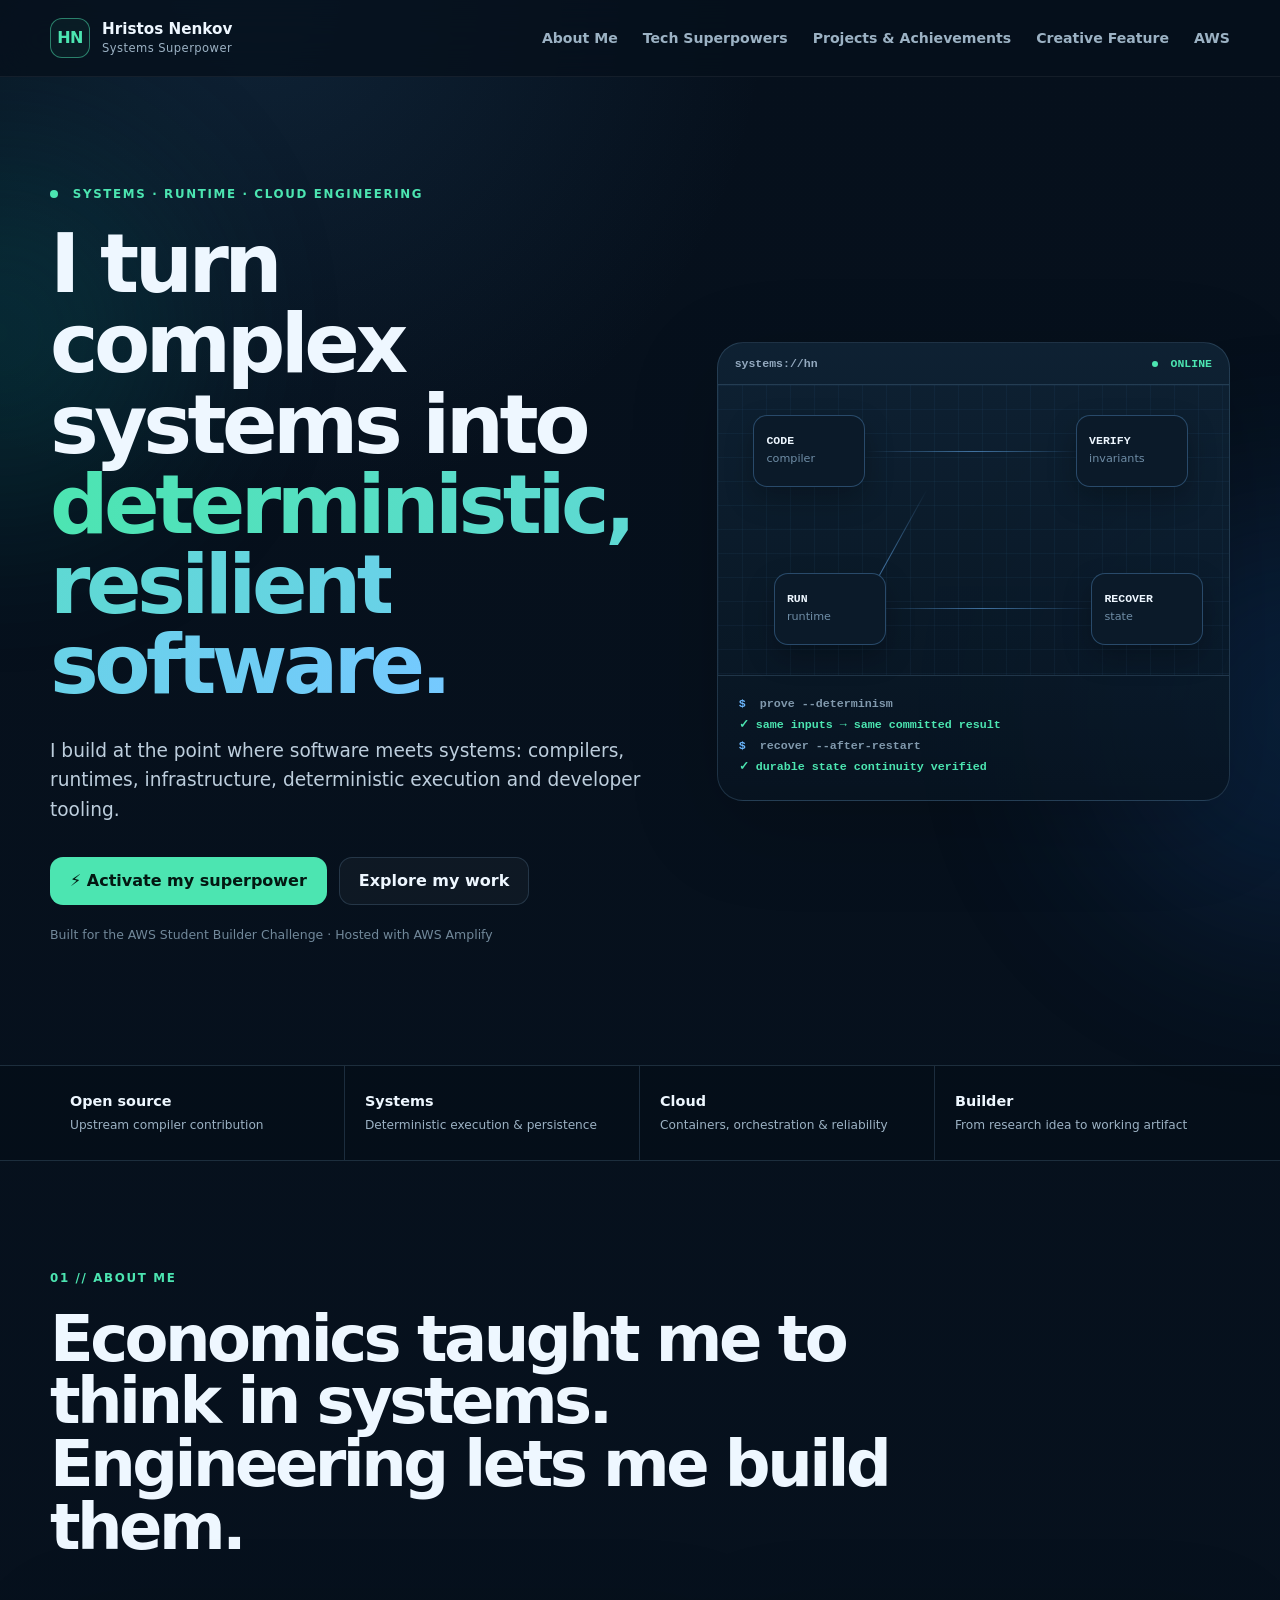
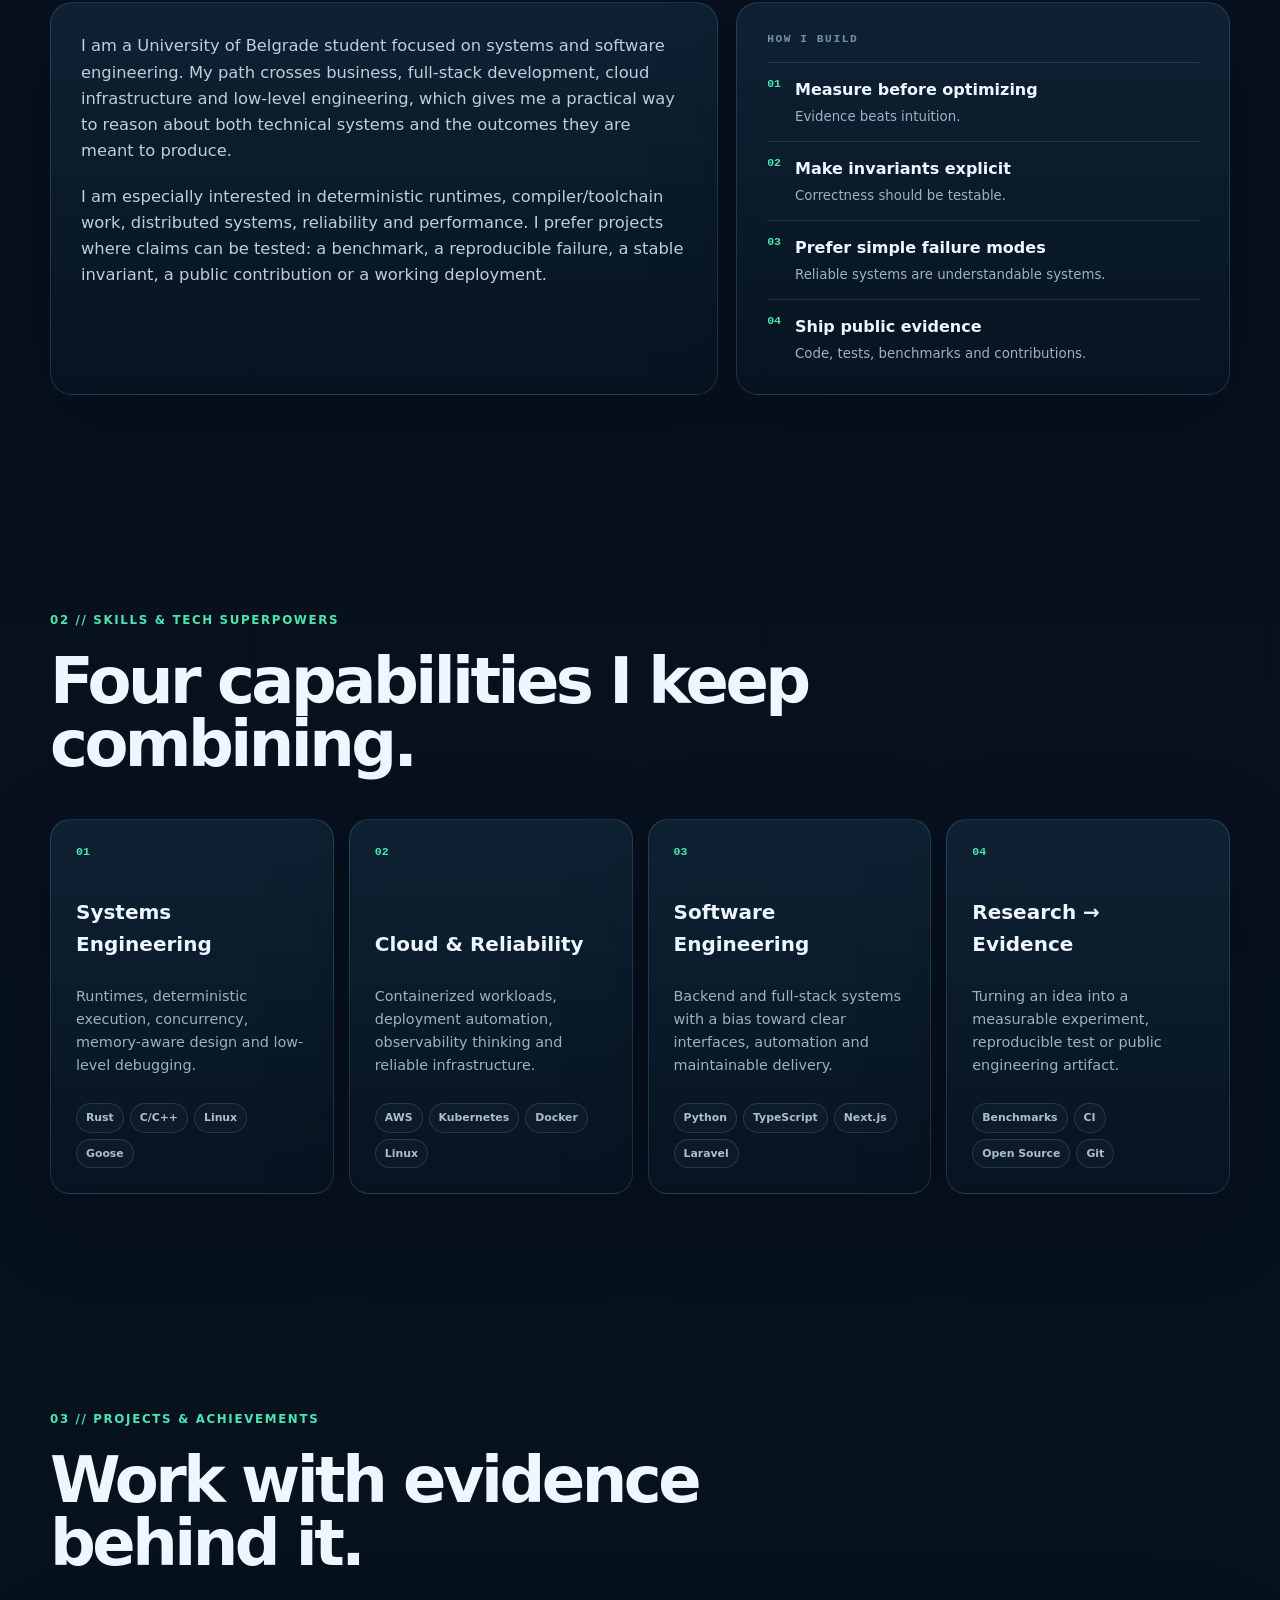
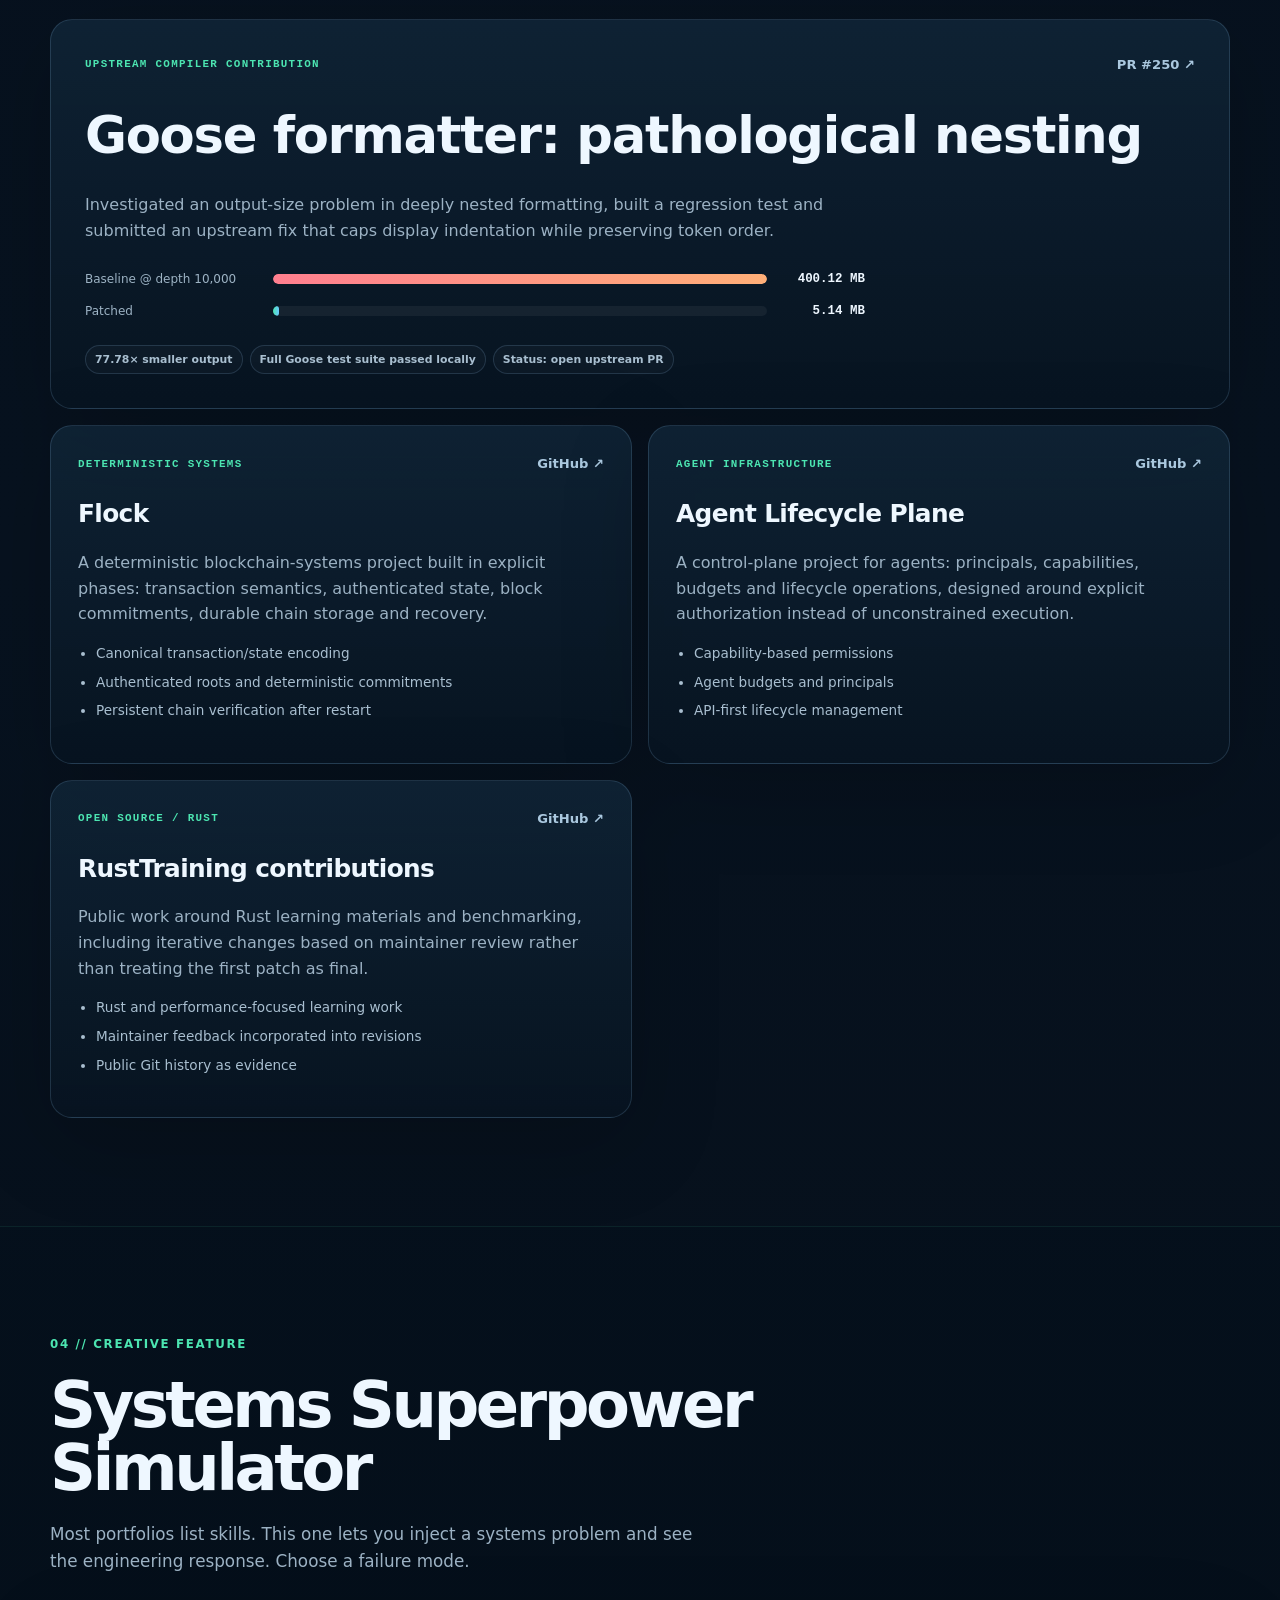
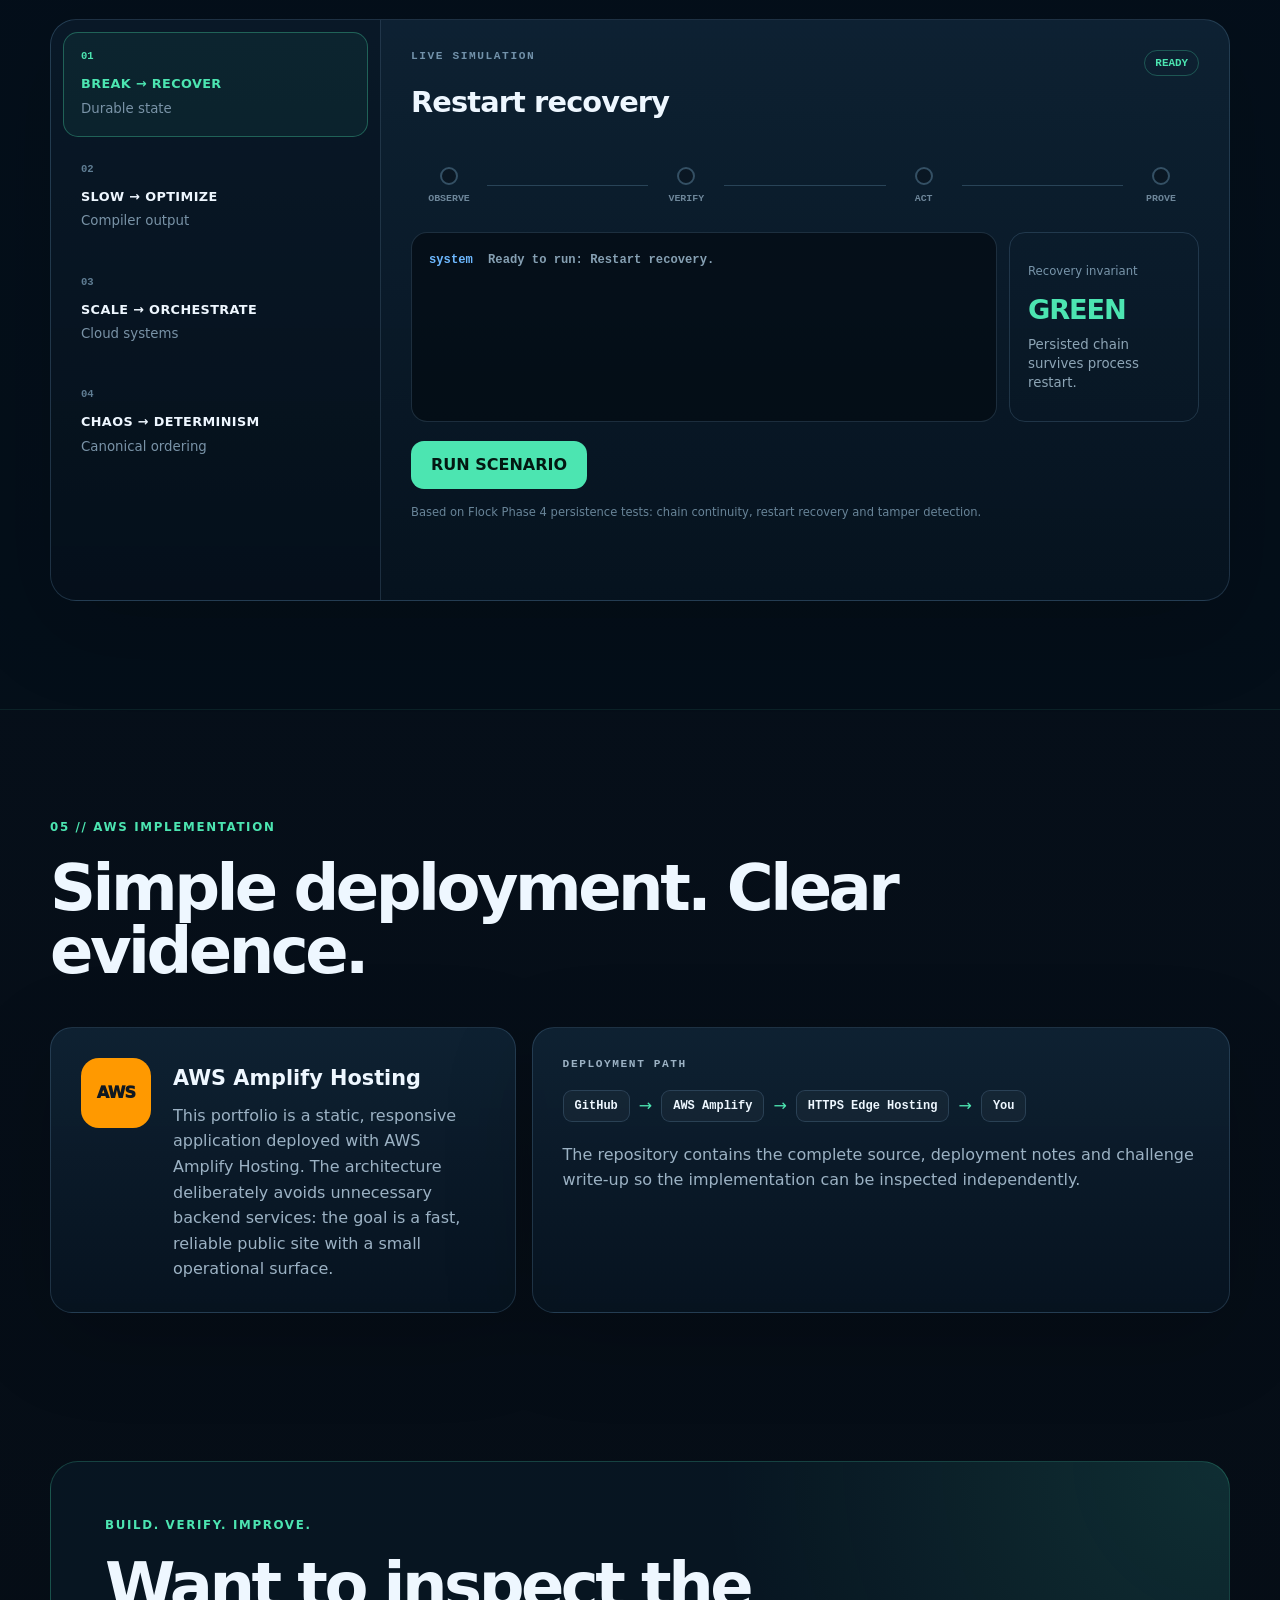
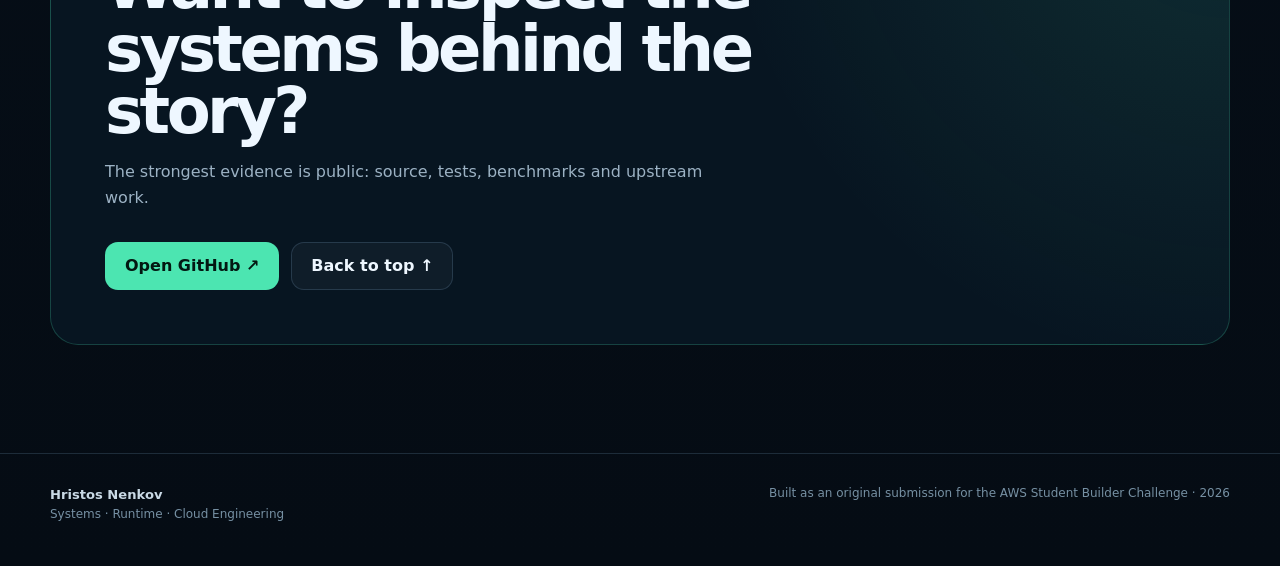
==== index.html @ c06d7c5f "Launch Systems Superpower portfolio" ====
<!doctype html>
<html lang="en">
<head>
  <meta charset="utf-8">
  <meta name="viewport" content="width=device-width,initial-scale=1">
  <meta name="theme-color" content="#07111f">
  <meta name="description" content="Hristos Nenkov — systems, runtime, cloud and software engineering portfolio. Built for the AWS Student Builder Challenge.">
  <meta property="og:title" content="Hristos Nenkov // Systems Superpower">
  <meta property="og:description" content="I turn complex systems into deterministic, resilient software.">
  <meta property="og:type" content="website">
  <title>Hristos Nenkov // Systems Superpower</title>
  <link rel="icon" href="favicon.svg" type="image/svg+xml">
  <link rel="manifest" href="manifest.webmanifest">
  <link rel="stylesheet" href="styles.css">
  <script src="script.js" defer></script>
</head>
<body>
  <a class="skip-link" href="#main">Skip to content</a>

  <div class="ambient ambient-a" aria-hidden="true"></div>
  <div class="ambient ambient-b" aria-hidden="true"></div>

  <header class="site-header" id="top">
    <nav class="nav shell" aria-label="Primary navigation">
      <a class="brand" href="#top" aria-label="Hristos Nenkov home">
        <span class="brand-mark" aria-hidden="true">HN</span>
        <span class="brand-copy">
          <strong>Hristos Nenkov</strong>
          <small>Systems Superpower</small>
        </span>
      </a>
      <button class="nav-toggle" type="button" aria-expanded="false" aria-controls="nav-links">
        <span class="sr-only">Toggle navigation</span>
        <span></span><span></span><span></span>
      </button>
      <div class="nav-links" id="nav-links">
        <a href="#about">About Me</a>
        <a href="#superpowers">Tech Superpowers</a>
        <a href="#projects">Projects & Achievements</a>
        <a href="#reactor">Creative Feature</a>
        <a href="#aws">AWS</a>
      </div>
    </nav>
  </header>

  <main id="main">
    <section class="hero shell section">
      <div class="hero-copy reveal">
        <p class="eyebrow"><span class="pulse-dot"></span> Systems · Runtime · Cloud Engineering</p>
        <h1>I turn complex systems into <span>deterministic, resilient software.</span></h1>
        <p class="hero-lead">
          I build at the point where software meets systems: compilers, runtimes,
          infrastructure, deterministic execution and developer tooling.
        </p>
        <div class="hero-actions">
          <a class="button primary" href="#reactor">⚡ Activate my superpower</a>
          <a class="button secondary" href="#projects">Explore my work</a>
        </div>
        <p class="microcopy">Built for the AWS Student Builder Challenge · Hosted with AWS Amplify</p>
      </div>

      <div class="hero-system reveal" aria-label="Animated systems overview">
        <div class="system-card">
          <div class="system-topline">
            <span>systems://hn</span>
            <span class="status"><i></i> ONLINE</span>
          </div>
          <div class="system-grid" aria-hidden="true">
            <div class="node n1"><b>CODE</b><span>compiler</span></div>
            <div class="wire w1"></div>
            <div class="node n2"><b>VERIFY</b><span>invariants</span></div>
            <div class="wire w2"></div>
            <div class="node n3"><b>RUN</b><span>runtime</span></div>
            <div class="wire w3"></div>
            <div class="node n4"><b>RECOVER</b><span>state</span></div>
          </div>
          <div class="terminal-lines" aria-hidden="true">
            <p><span>$</span> prove --determinism</p>
            <p class="ok">✓ same inputs → same committed result</p>
            <p><span>$</span> recover --after-restart</p>
            <p class="ok">✓ durable state continuity verified</p>
          </div>
        </div>
      </div>
    </section>

    <section class="signal-strip" aria-label="Portfolio highlights">
      <div class="shell signals">
        <article><strong>Open source</strong><span>Upstream compiler contribution</span></article>
        <article><strong>Systems</strong><span>Deterministic execution & persistence</span></article>
        <article><strong>Cloud</strong><span>Containers, orchestration & reliability</span></article>
        <article><strong>Builder</strong><span>From research idea to working artifact</span></article>
      </div>
    </section>

    <section class="section shell" id="about">
      <div class="section-heading reveal">
        <p class="eyebrow">01 // About Me</p>
        <h2>Economics taught me to think in systems. Engineering lets me build them.</h2>
      </div>
      <div class="about-grid">
        <div class="about-copy card reveal">
          <p>
            I am a University of Belgrade student focused on systems and software engineering.
            My path crosses business, full-stack development, cloud infrastructure and low-level
            engineering, which gives me a practical way to reason about both technical systems
            and the outcomes they are meant to produce.
          </p>
          <p>
            I am especially interested in deterministic runtimes, compiler/toolchain work,
            distributed systems, reliability and performance. I prefer projects where claims
            can be tested: a benchmark, a reproducible failure, a stable invariant, a public
            contribution or a working deployment.
          </p>
        </div>

        <aside class="principles card reveal" aria-label="Engineering principles">
          <p class="card-label">HOW I BUILD</p>
          <ul>
            <li><span>01</span><div><strong>Measure before optimizing</strong><small>Evidence beats intuition.</small></div></li>
            <li><span>02</span><div><strong>Make invariants explicit</strong><small>Correctness should be testable.</small></div></li>
            <li><span>03</span><div><strong>Prefer simple failure modes</strong><small>Reliable systems are understandable systems.</small></div></li>
            <li><span>04</span><div><strong>Ship public evidence</strong><small>Code, tests, benchmarks and contributions.</small></div></li>
          </ul>
        </aside>
      </div>
    </section>

    <section class="section shell" id="superpowers">
      <div class="section-heading reveal">
        <p class="eyebrow">02 // Skills & Tech Superpowers</p>
        <h2>Four capabilities I keep combining.</h2>
      </div>

      <div class="power-grid">
        <article class="power-card reveal">
          <div class="power-icon">01</div>
          <h3>Systems Engineering</h3>
          <p>Runtimes, deterministic execution, concurrency, memory-aware design and low-level debugging.</p>
          <div class="tags"><span>Rust</span><span>C/C++</span><span>Linux</span><span>Goose</span></div>
        </article>
        <article class="power-card reveal">
          <div class="power-icon">02</div>
          <h3>Cloud & Reliability</h3>
          <p>Containerized workloads, deployment automation, observability thinking and reliable infrastructure.</p>
          <div class="tags"><span>AWS</span><span>Kubernetes</span><span>Docker</span><span>Linux</span></div>
        </article>
        <article class="power-card reveal">
          <div class="power-icon">03</div>
          <h3>Software Engineering</h3>
          <p>Backend and full-stack systems with a bias toward clear interfaces, automation and maintainable delivery.</p>
          <div class="tags"><span>Python</span><span>TypeScript</span><span>Next.js</span><span>Laravel</span></div>
        </article>
        <article class="power-card reveal">
          <div class="power-icon">04</div>
          <h3>Research → Evidence</h3>
          <p>Turning an idea into a measurable experiment, reproducible test or public engineering artifact.</p>
          <div class="tags"><span>Benchmarks</span><span>CI</span><span>Open Source</span><span>Git</span></div>
        </article>
      </div>
    </section>

    <section class="section shell" id="projects">
      <div class="section-heading reveal">
        <p class="eyebrow">03 // Projects & Achievements</p>
        <h2>Work with evidence behind it.</h2>
      </div>

      <div class="projects-grid">
        <article class="project featured reveal">
          <div class="project-top">
            <span class="project-type">UPSTREAM COMPILER CONTRIBUTION</span>
            <a href="https://github.com/aardappel/goose/pull/250" target="_blank" rel="noreferrer">PR #250 ↗</a>
          </div>
          <h3>Goose formatter: pathological nesting</h3>
          <p>
            Investigated an output-size problem in deeply nested formatting, built a regression
            test and submitted an upstream fix that caps display indentation while preserving token order.
          </p>
          <div class="benchmark" aria-label="10,000 nesting depth benchmark">
            <div>
              <span>Baseline @ depth 10,000</span>
              <div class="bar-track"><i class="bar baseline" style="--w:100%"></i></div>
              <strong>400.12 MB</strong>
            </div>
            <div>
              <span>Patched</span>
              <div class="bar-track"><i class="bar patched" style="--w:1.29%"></i></div>
              <strong>5.14 MB</strong>
            </div>
          </div>
          <div class="project-proof">
            <span>77.78× smaller output</span>
            <span>Full Goose test suite passed locally</span>
            <span>Status: open upstream PR</span>
          </div>
        </article>

        <article class="project reveal">
          <div class="project-top">
            <span class="project-type">DETERMINISTIC SYSTEMS</span>
            <a href="https://github.com/ChrisX101010/flock" target="_blank" rel="noreferrer">GitHub ↗</a>
          </div>
          <h3>Flock</h3>
          <p>
            A deterministic blockchain-systems project built in explicit phases: transaction semantics,
            authenticated state, block commitments, durable chain storage and recovery.
          </p>
          <ul class="project-list">
            <li>Canonical transaction/state encoding</li>
            <li>Authenticated roots and deterministic commitments</li>
            <li>Persistent chain verification after restart</li>
          </ul>
        </article>

        <article class="project reveal">
          <div class="project-top">
            <span class="project-type">AGENT INFRASTRUCTURE</span>
            <a href="https://github.com/ChrisX101010/agent-lifecycle-plane" target="_blank" rel="noreferrer">GitHub ↗</a>
          </div>
          <h3>Agent Lifecycle Plane</h3>
          <p>
            A control-plane project for agents: principals, capabilities, budgets and lifecycle operations,
            designed around explicit authorization instead of unconstrained execution.
          </p>
          <ul class="project-list">
            <li>Capability-based permissions</li>
            <li>Agent budgets and principals</li>
            <li>API-first lifecycle management</li>
          </ul>
        </article>

        <article class="project reveal">
          <div class="project-top">
            <span class="project-type">OPEN SOURCE / RUST</span>
            <a href="https://github.com/ChrisX101010/RustTraining" target="_blank" rel="noreferrer">GitHub ↗</a>
          </div>
          <h3>RustTraining contributions</h3>
          <p>
            Public work around Rust learning materials and benchmarking, including iterative changes based
            on maintainer review rather than treating the first patch as final.
          </p>
          <ul class="project-list">
            <li>Rust and performance-focused learning work</li>
            <li>Maintainer feedback incorporated into revisions</li>
            <li>Public Git history as evidence</li>
          </ul>
        </article>
      </div>
    </section>

    <section class="section reactor-section" id="reactor">
      <div class="shell">
        <div class="section-heading reveal">
          <p class="eyebrow">04 // Creative Feature</p>
          <h2>Systems Superpower Simulator</h2>
          <p class="section-intro">
            Most portfolios list skills. This one lets you inject a systems problem and see
            the engineering response. Choose a failure mode.
          </p>
        </div>

        <div class="reactor reveal">
          <div class="reactor-controls" role="group" aria-label="Choose a systems scenario">
            <button class="scenario active" data-scenario="recover" type="button">
              <span>01</span><strong>BREAK → RECOVER</strong><small>Durable state</small>
            </button>
            <button class="scenario" data-scenario="optimize" type="button">
              <span>02</span><strong>SLOW → OPTIMIZE</strong><small>Compiler output</small>
            </button>
            <button class="scenario" data-scenario="scale" type="button">
              <span>03</span><strong>SCALE → ORCHESTRATE</strong><small>Cloud systems</small>
            </button>
            <button class="scenario" data-scenario="determinism" type="button">
              <span>04</span><strong>CHAOS → DETERMINISM</strong><small>Canonical ordering</small>
            </button>
          </div>

          <div class="reactor-display">
            <div class="reactor-header">
              <div>
                <p class="card-label">LIVE SIMULATION</p>
                <h3 id="sim-title">Restart recovery</h3>
              </div>
              <span id="sim-status" class="sim-status">READY</span>
            </div>

            <div class="pipeline" id="pipeline" aria-live="polite">
              <div class="pipe-node" data-stage="0"><i></i><span>OBSERVE</span></div>
              <div class="pipe-line"></div>
              <div class="pipe-node" data-stage="1"><i></i><span>VERIFY</span></div>
              <div class="pipe-line"></div>
              <div class="pipe-node" data-stage="2"><i></i><span>ACT</span></div>
              <div class="pipe-line"></div>
              <div class="pipe-node" data-stage="3"><i></i><span>PROVE</span></div>
            </div>

            <div class="sim-panel">
              <div class="sim-console" id="sim-console" aria-live="polite">
                <p><span>system</span> Choose a scenario and run the simulation.</p>
              </div>
              <div class="sim-metric">
                <span id="metric-label">Recovery invariant</span>
                <strong id="metric-value">GREEN</strong>
                <small id="metric-detail">Persisted chain survives process restart.</small>
              </div>
            </div>

            <div class="determinism-demo" id="determinism-demo" hidden>
              <div class="candidate-row">
                <span>Arrival order</span>
                <div id="arrival-order" class="chips"></div>
              </div>
              <div class="candidate-row">
                <span>Canonical order</span>
                <div id="canonical-order" class="chips"></div>
              </div>
              <div class="hash-row">
                <span>Demo commitment</span>
                <code id="demo-hash">—</code>
              </div>
            </div>

            <button class="button primary run-button" id="run-simulation" type="button">RUN SCENARIO</button>
            <p class="sim-note" id="sim-note">
              This simulator explains engineering ideas from my real projects; it is not a production control plane.
            </p>
          </div>
        </div>
      </div>
    </section>

    <section class="section shell" id="aws">
      <div class="section-heading reveal">
        <p class="eyebrow">05 // AWS Implementation</p>
        <h2>Simple deployment. Clear evidence.</h2>
      </div>
      <div class="aws-grid">
        <article class="card aws-card reveal">
          <div class="aws-mark" aria-hidden="true">AWS</div>
          <div>
            <h3>AWS Amplify Hosting</h3>
            <p>
              This portfolio is a static, responsive application deployed with AWS Amplify Hosting.
              The architecture deliberately avoids unnecessary backend services: the goal is a fast,
              reliable public site with a small operational surface.
            </p>
          </div>
        </article>
        <article class="card architecture reveal">
          <p class="card-label">DEPLOYMENT PATH</p>
          <div class="arch-flow">
            <span>GitHub</span><i>→</i><span>AWS Amplify</span><i>→</i><span>HTTPS Edge Hosting</span><i>→</i><span>You</span>
          </div>
          <p>
            The repository contains the complete source, deployment notes and challenge write-up
            so the implementation can be inspected independently.
          </p>
        </article>
      </div>
    </section>

    <section class="section shell final-cta">
      <div class="cta-card reveal">
        <p class="eyebrow">BUILD. VERIFY. IMPROVE.</p>
        <h2>Want to inspect the systems behind the story?</h2>
        <p>The strongest evidence is public: source, tests, benchmarks and upstream work.</p>
        <div class="hero-actions">
          <a class="button primary" href="https://github.com/ChrisX101010" target="_blank" rel="noreferrer">Open GitHub ↗</a>
          <a class="button secondary" href="#top">Back to top ↑</a>
        </div>
      </div>
    </section>
  </main>

  <footer>
    <div class="shell footer-inner">
      <div>
        <strong>Hristos Nenkov</strong>
        <span>Systems · Runtime · Cloud Engineering</span>
      </div>
      <p>Built as an original submission for the AWS Student Builder Challenge · 2026</p>
    </div>
  </footer>
</body>
</html>
---- styles.css ----
:root {
  --bg: #06101c;
  --bg-2: #091827;
  --panel: rgba(13, 31, 48, .72);
  --panel-solid: #0d1f30;
  --line: rgba(156, 210, 255, .16);
  --text: #eef7ff;
  --muted: #9cb2c4;
  --accent: #4ce5b1;
  --accent-2: #6db8ff;
  --warn: #ffd76d;
  --danger: #ff7f8f;
  --max: 1180px;
  --radius: 22px;
}

* { box-sizing: border-box; }
html { scroll-behavior: smooth; }
body {
  margin: 0;
  color: var(--text);
  background:
    radial-gradient(circle at 20% 0%, rgba(54, 119, 171, .18), transparent 32rem),
    linear-gradient(180deg, #06101c 0%, #07121f 54%, #050c14 100%);
  font-family: Inter, ui-sans-serif, system-ui, -apple-system, BlinkMacSystemFont, "Segoe UI", sans-serif;
  line-height: 1.6;
  min-height: 100vh;
  overflow-x: hidden;
}
a { color: inherit; }
button, a { -webkit-tap-highlight-color: transparent; }
button { font: inherit; }
::selection { background: rgba(76, 229, 177, .28); }

.skip-link {
  position: fixed; top: 8px; left: 8px; z-index: 999;
  transform: translateY(-140%); padding: 10px 14px;
  background: white; color: #001018; border-radius: 8px;
}
.skip-link:focus { transform: translateY(0); }

.sr-only {
  position: absolute; width: 1px; height: 1px; padding: 0; margin: -1px;
  overflow: hidden; clip: rect(0,0,0,0); white-space: nowrap; border: 0;
}

.shell { width: min(calc(100% - 40px), var(--max)); margin-inline: auto; }
.section { padding: 108px 0; position: relative; }

.ambient {
  position: fixed; z-index: -1; border-radius: 999px; filter: blur(90px);
  pointer-events: none; opacity: .23;
}
.ambient-a { width: 360px; height: 360px; background: #087b7a; top: 17%; left: -180px; }
.ambient-b { width: 440px; height: 440px; background: #164c91; top: 55%; right: -240px; }

.site-header {
  position: sticky; top: 0; z-index: 50;
  border-bottom: 1px solid rgba(255,255,255,.06);
  background: rgba(6, 16, 28, .78);
  backdrop-filter: blur(18px);
}
.nav { height: 76px; display: flex; align-items: center; justify-content: space-between; }
.brand { display: flex; align-items: center; gap: 12px; text-decoration: none; }
.brand-mark {
  display: grid; place-items: center; width: 40px; height: 40px;
  border: 1px solid rgba(76, 229, 177, .5); border-radius: 12px;
  color: var(--accent); font-weight: 900; letter-spacing: -.04em;
  background: rgba(76,229,177,.05);
}
.brand-copy { display: flex; flex-direction: column; line-height: 1.2; }
.brand-copy strong { font-size: .95rem; }
.brand-copy small { color: var(--muted); font-size: .72rem; margin-top: 3px; letter-spacing: .04em; }
.nav-links { display: flex; align-items: center; gap: 25px; }
.nav-links a { text-decoration: none; color: var(--muted); font-size: .88rem; font-weight: 650; }
.nav-links a:hover, .nav-links a:focus-visible { color: var(--text); }
.nav-toggle { display: none; background: none; border: 0; padding: 8px; }
.nav-toggle span:not(.sr-only) { display: block; width: 24px; height: 2px; background: var(--text); margin: 5px; }

.hero {
  min-height: 710px; display: grid; grid-template-columns: 1.08fr .92fr;
  gap: 64px; align-items: center;
}
.eyebrow {
  color: var(--accent); font-weight: 800; letter-spacing: .14em; text-transform: uppercase;
  font-size: .74rem; margin: 0 0 20px;
}
.pulse-dot {
  width: 8px; height: 8px; display: inline-block; border-radius: 50%;
  background: var(--accent); margin-right: 9px; box-shadow: 0 0 0 0 rgba(76,229,177,.55);
  animation: pulse 2s infinite;
}
@keyframes pulse { 70% { box-shadow: 0 0 0 10px rgba(76,229,177,0); } 100% { box-shadow: 0 0 0 0 rgba(76,229,177,0); } }

.hero h1, .section-heading h2, .cta-card h2 {
  margin: 0; letter-spacing: -.055em; line-height: .98;
}
.hero h1 { font-size: clamp(3.2rem, 6.4vw, 6.4rem); max-width: 850px; }
.hero h1 span {
  color: transparent; background: linear-gradient(100deg, var(--accent), #75c9ff);
  background-clip: text; -webkit-background-clip: text;
}
.hero-lead { max-width: 650px; color: #bdcedd; font-size: 1.16rem; margin: 30px 0 0; }
.hero-actions { display: flex; flex-wrap: wrap; gap: 12px; margin-top: 32px; }
.button {
  display: inline-flex; align-items: center; justify-content: center; min-height: 48px;
  padding: 0 19px; border-radius: 13px; font-weight: 800; text-decoration: none;
  border: 1px solid transparent; cursor: pointer; transition: transform .18s ease, border-color .18s ease, background .18s ease;
}
.button:hover { transform: translateY(-2px); }
.button.primary { background: var(--accent); color: #031812; }
.button.secondary { border-color: var(--line); background: rgba(255,255,255,.035); color: var(--text); }
.microcopy { color: #71889a; font-size: .78rem; margin-top: 20px; }

.system-card, .card, .power-card, .project, .reactor {
  border: 1px solid var(--line); background: linear-gradient(180deg, rgba(17,39,58,.77), rgba(7,20,33,.83));
  box-shadow: 0 24px 90px rgba(0,0,0,.18);
}
.system-card { border-radius: 26px; overflow: hidden; }
.system-topline {
  padding: 14px 17px; display: flex; justify-content: space-between; border-bottom: 1px solid var(--line);
  font: 700 .72rem ui-monospace, SFMono-Regular, Menlo, monospace; color: #94aac0;
}
.status { color: var(--accent); }
.status i { display: inline-block; width: 6px; height: 6px; border-radius: 50%; background: var(--accent); margin-right: 6px; }

.system-grid {
  height: 290px; position: relative; padding: 30px;
  background-image: linear-gradient(rgba(80,160,220,.055) 1px, transparent 1px), linear-gradient(90deg, rgba(80,160,220,.055) 1px, transparent 1px);
  background-size: 24px 24px;
}
.node {
  position: absolute; width: 112px; height: 72px; display: flex; flex-direction: column; justify-content: center;
  border: 1px solid rgba(109,184,255,.3); border-radius: 14px; padding: 12px;
  background: #0b1a29; z-index: 2; box-shadow: 0 12px 28px rgba(0,0,0,.25);
}
.node b { color: var(--text); font: 800 .72rem ui-monospace, monospace; }
.node span { color: #6f8da6; font-size: .7rem; margin-top: 3px; }
.n1 { left: 7%; top: 30px; } .n2 { right: 8%; top: 30px; } .n3 { left: 11%; bottom: 30px; } .n4 { right: 5%; bottom: 30px; }
.wire { position: absolute; height: 1px; background: linear-gradient(90deg, transparent, var(--accent-2), transparent); opacity: .55; transform-origin: left; }
.w1 { left: 29%; top: 66px; width: 42%; }
.w2 { right: 24%; top: 104px; width: 35%; transform: rotate(119deg); }
.w3 { left: 30%; bottom: 66px; width: 44%; }
.terminal-lines { border-top: 1px solid var(--line); padding: 18px 21px 22px; font: 600 .73rem/1.8 ui-monospace, monospace; color: #8199ad; }
.terminal-lines p { margin: 0; }
.terminal-lines span { color: var(--accent-2); margin-right: 7px; }
.terminal-lines .ok { color: var(--accent); }

.signal-strip { border-block: 1px solid var(--line); background: rgba(4,13,23,.55); }
.signals { display: grid; grid-template-columns: repeat(4, 1fr); }
.signals article { padding: 24px 20px; border-right: 1px solid var(--line); }
.signals article:last-child { border-right: 0; }
.signals strong, .signals span { display: block; }
.signals strong { font-size: .9rem; }
.signals span { color: var(--muted); font-size: .76rem; margin-top: 3px; }

.section-heading { max-width: 850px; margin-bottom: 44px; }
.section-heading h2 { font-size: clamp(2.6rem, 5vw, 5rem); }
.section-intro { color: var(--muted); max-width: 660px; margin: 22px 0 0; font-size: 1.05rem; }

.about-grid { display: grid; grid-template-columns: 1.15fr .85fr; gap: 18px; }
.card { border-radius: var(--radius); padding: 30px; }
.about-copy p { color: #bdcedd; font-size: 1.02rem; margin: 0; }
.about-copy p + p { margin-top: 20px; }
.card-label { color: #7292aa; font: 800 .7rem ui-monospace, monospace; letter-spacing: .14em; margin: 0 0 17px; }
.principles ul { list-style: none; padding: 0; margin: 0; display: grid; gap: 14px; }
.principles li { display: flex; gap: 14px; padding-top: 14px; border-top: 1px solid var(--line); }
.principles li > span { color: var(--accent); font: 800 .72rem ui-monospace, monospace; }
.principles strong, .principles small { display: block; }
.principles small { color: var(--muted); margin-top: 3px; }

.power-grid { display: grid; grid-template-columns: repeat(4, 1fr); gap: 15px; }
.power-card { border-radius: 20px; padding: 25px; min-height: 315px; display: flex; flex-direction: column; }
.power-icon { color: var(--accent); font: 800 .72rem ui-monospace, monospace; margin-bottom: auto; }
.power-card h3 { font-size: 1.25rem; margin: 38px 0 10px; }
.power-card p { color: var(--muted); font-size: .9rem; }
.tags { display: flex; gap: 6px; flex-wrap: wrap; margin-top: 12px; }
.tags span, .project-proof span {
  border: 1px solid var(--line); background: rgba(255,255,255,.025);
  border-radius: 999px; color: #a9bfd0; padding: 5px 9px; font-size: .68rem; font-weight: 700;
}

.projects-grid { display: grid; grid-template-columns: 1fr 1fr; gap: 16px; }
.project { border-radius: var(--radius); padding: 27px; }
.project.featured { grid-column: 1 / -1; padding: 34px; }
.project-top { display: flex; justify-content: space-between; align-items: center; gap: 16px; }
.project-type { color: var(--accent); font: 800 .68rem ui-monospace, monospace; letter-spacing: .12em; }
.project-top a { color: #aac8df; text-decoration: none; font-size: .82rem; font-weight: 800; }
.project h3 { font-size: 1.55rem; margin: 20px 0 10px; letter-spacing: -.025em; }
.project.featured h3 { font-size: clamp(2rem, 4vw, 3.6rem); }
.project > p { color: var(--muted); max-width: 750px; }
.project-list { color: #a9bfd0; padding-left: 18px; font-size: .85rem; }
.project-list li { margin: 7px 0; }

.benchmark { margin-top: 26px; display: grid; gap: 13px; max-width: 780px; }
.benchmark > div { display: grid; grid-template-columns: 175px 1fr 85px; gap: 13px; align-items: center; }
.benchmark span { font-size: .75rem; color: #9db3c4; }
.benchmark strong { font: 800 .78rem ui-monospace, monospace; text-align: right; }
.bar-track { height: 10px; border-radius: 999px; background: rgba(255,255,255,.05); overflow: hidden; }
.bar { display: block; width: max(var(--w), 5px); height: 100%; border-radius: inherit; }
.bar.baseline { background: linear-gradient(90deg, #ff7f8f, #ffaf78); }
.bar.patched { background: linear-gradient(90deg, var(--accent), #69c9ff); }
.project-proof { display: flex; flex-wrap: wrap; gap: 7px; margin-top: 24px; }

.reactor-section { border-block: 1px solid rgba(76,229,177,.09); background: rgba(5,16,27,.38); }
.reactor { border-radius: 26px; display: grid; grid-template-columns: 330px 1fr; overflow: hidden; }
.reactor-controls { border-right: 1px solid var(--line); padding: 12px; display: grid; gap: 8px; align-content: start; background: rgba(3,12,21,.38); }
.scenario {
  text-align: left; border: 1px solid transparent; background: transparent; color: var(--text);
  border-radius: 15px; padding: 17px; cursor: pointer; transition: background .18s ease, border-color .18s ease;
}
.scenario span, .scenario strong, .scenario small { display: block; }
.scenario span { color: #5f7d93; font: 800 .66rem ui-monospace, monospace; margin-bottom: 12px; }
.scenario strong { font-size: .8rem; letter-spacing: .03em; }
.scenario small { color: #7993a7; margin-top: 3px; }
.scenario:hover, .scenario:focus-visible { background: rgba(255,255,255,.035); }
.scenario.active { border-color: rgba(76,229,177,.32); background: rgba(76,229,177,.06); }
.scenario.active span, .scenario.active strong { color: var(--accent); }

.reactor-display { min-height: 580px; padding: 30px; }
.reactor-header { display: flex; justify-content: space-between; align-items: flex-start; }
.reactor-header h3 { margin: 0; font-size: 1.8rem; letter-spacing: -.03em; }
.sim-status { padding: 6px 10px; border-radius: 999px; font: 800 .68rem ui-monospace, monospace; color: var(--accent); border: 1px solid rgba(76,229,177,.28); }
.pipeline { display: flex; align-items: center; margin: 42px 0 28px; }
.pipe-node { display: grid; place-items: center; gap: 8px; min-width: 76px; color: #6e879a; font: 800 .62rem ui-monospace, monospace; }
.pipe-node i { display: block; width: 18px; height: 18px; border-radius: 50%; border: 2px solid #345064; background: #0a1723; transition: .25s; }
.pipe-node.live { color: var(--accent); }
.pipe-node.live i { border-color: var(--accent); background: var(--accent); box-shadow: 0 0 0 6px rgba(76,229,177,.1); }
.pipe-line { height: 1px; flex: 1; min-width: 12px; background: #294458; }

.sim-panel { display: grid; grid-template-columns: 1fr 190px; gap: 12px; }
.sim-console { min-height: 190px; border: 1px solid var(--line); background: rgba(2,9,15,.58); border-radius: 16px; padding: 17px; font: 600 .76rem/1.75 ui-monospace, monospace; color: #86a0b3; overflow: auto; }
.sim-console p { margin: 0; }
.sim-console span { color: var(--accent-2); margin-right: 8px; }
.sim-console .good { color: var(--accent); }
.sim-console .warn { color: var(--warn); }
.sim-console .bad { color: var(--danger); }
.sim-metric { border: 1px solid var(--line); border-radius: 16px; padding: 18px; display: flex; flex-direction: column; justify-content: center; }
.sim-metric span { color: #7895aa; font-size: .73rem; }
.sim-metric strong { font-size: 1.7rem; color: var(--accent); margin: 7px 0 5px; letter-spacing: -.04em; }
.sim-metric small { color: #8da5b6; line-height: 1.4; }

.determinism-demo { border: 1px solid var(--line); border-radius: 16px; margin-top: 12px; padding: 15px; }
.candidate-row { display: grid; grid-template-columns: 120px 1fr; gap: 12px; align-items: center; padding: 6px 0; }
.candidate-row > span, .hash-row > span { color: #7f98aa; font-size: .72rem; }
.chips { display: flex; flex-wrap: wrap; gap: 6px; }
.chips b { border: 1px solid #2f5267; border-radius: 7px; padding: 4px 7px; font: 800 .68rem ui-monospace, monospace; color: #b6ccda; }
.hash-row { margin-top: 10px; padding-top: 12px; border-top: 1px solid var(--line); display: grid; grid-template-columns: 120px 1fr; gap: 12px; }
.hash-row code { font-size: .7rem; color: var(--accent); overflow-wrap: anywhere; }
.run-button { margin-top: 19px; min-width: 160px; }
.sim-note { color: #688498; font-size: .72rem; margin: 14px 0 0; }

.aws-grid { display: grid; grid-template-columns: .8fr 1.2fr; gap: 16px; }
.aws-card { display: flex; gap: 22px; align-items: flex-start; }
.aws-mark {
  flex: 0 0 70px; height: 70px; display: grid; place-items: center; border-radius: 18px;
  background: #ff9900; color: #101820; font-weight: 950; letter-spacing: -.05em;
}
.aws-card h3 { margin: 4px 0 8px; font-size: 1.3rem; }
.aws-card p, .architecture p { color: var(--muted); margin: 0; }
.arch-flow { display: flex; flex-wrap: wrap; gap: 9px; align-items: center; margin: 20px 0; }
.arch-flow span { border: 1px solid var(--line); background: rgba(255,255,255,.035); padding: 8px 11px; border-radius: 9px; font: 800 .75rem ui-monospace, monospace; }
.arch-flow i { color: var(--accent); font-style: normal; }

.final-cta { padding-top: 40px; }
.cta-card {
  border: 1px solid rgba(76,229,177,.22); border-radius: 28px; padding: 54px;
  background: radial-gradient(circle at 100% 0%, rgba(76,229,177,.12), transparent 40%), rgba(9,25,39,.74);
}
.cta-card h2 { font-size: clamp(2.5rem, 5vw, 5rem); max-width: 820px; }
.cta-card > p:not(.eyebrow) { color: var(--muted); max-width: 600px; }

footer { border-top: 1px solid var(--line); padding: 30px 0 42px; }
.footer-inner { display: flex; justify-content: space-between; gap: 20px; color: #7690a3; font-size: .75rem; }
.footer-inner strong, .footer-inner span { display: block; }
.footer-inner strong { color: #c9d9e5; font-size: .82rem; }
.footer-inner p { margin: 0; text-align: right; }

.reveal { opacity: 1; transform: none; }
.reveal.visible { opacity: 1; transform: none; }

@media (max-width: 980px) {
  .hero { grid-template-columns: 1fr; gap: 28px; padding-top: 80px; }
  .hero-system { max-width: 650px; }
  .power-grid { grid-template-columns: 1fr 1fr; }
  .signals { grid-template-columns: 1fr 1fr; }
  .signals article:nth-child(2) { border-right: 0; }
  .signals article:nth-child(-n+2) { border-bottom: 1px solid var(--line); }
  .reactor { grid-template-columns: 1fr; }
  .reactor-controls { grid-template-columns: 1fr 1fr; border-right: 0; border-bottom: 1px solid var(--line); }
  .aws-grid { grid-template-columns: 1fr; }
}

@media (max-width: 720px) {
  .shell { width: min(calc(100% - 24px), var(--max)); }
  .section { padding: 78px 0; }
  .nav { height: 68px; }
  .brand-copy small { display: none; }
  .nav-toggle { display: block; }
  .nav-links {
    display: none; position: absolute; top: 68px; left: 12px; right: 12px;
    flex-direction: column; align-items: stretch; padding: 12px;
    background: #0a1826; border: 1px solid var(--line); border-radius: 16px;
  }
  .nav-links.open { display: flex; }
  .nav-links a { padding: 10px; }
  .hero { min-height: auto; padding-top: 65px; }
  .hero h1 { font-size: clamp(3rem, 14vw, 5rem); }
  .system-grid { height: 260px; }
  .node { width: 100px; height: 66px; }
  .signals, .about-grid, .power-grid, .projects-grid { grid-template-columns: 1fr; }
  .signals article { border-right: 0; border-bottom: 1px solid var(--line); }
  .signals article:last-child { border-bottom: 0; }
  .project.featured { grid-column: auto; }
  .benchmark > div { grid-template-columns: 1fr 70px; }
  .benchmark > div span { grid-column: 1 / -1; }
  .reactor-controls { grid-template-columns: 1fr; }
  .reactor-display { padding: 20px 14px; min-height: 620px; }
  .pipeline { overflow-x: auto; }
  .sim-panel { grid-template-columns: 1fr; }
  .candidate-row, .hash-row { grid-template-columns: 1fr; }
  .cta-card { padding: 30px 22px; }
  .footer-inner { flex-direction: column; }
  .footer-inner p { text-align: left; }
}

@media (prefers-reduced-motion: reduce) {
  html { scroll-behavior: auto; }
  *, *::before, *::after { animation-duration: .01ms !important; animation-iteration-count: 1 !important; transition-duration: .01ms !important; }
  .reveal { opacity: 1; transform: none; }
}
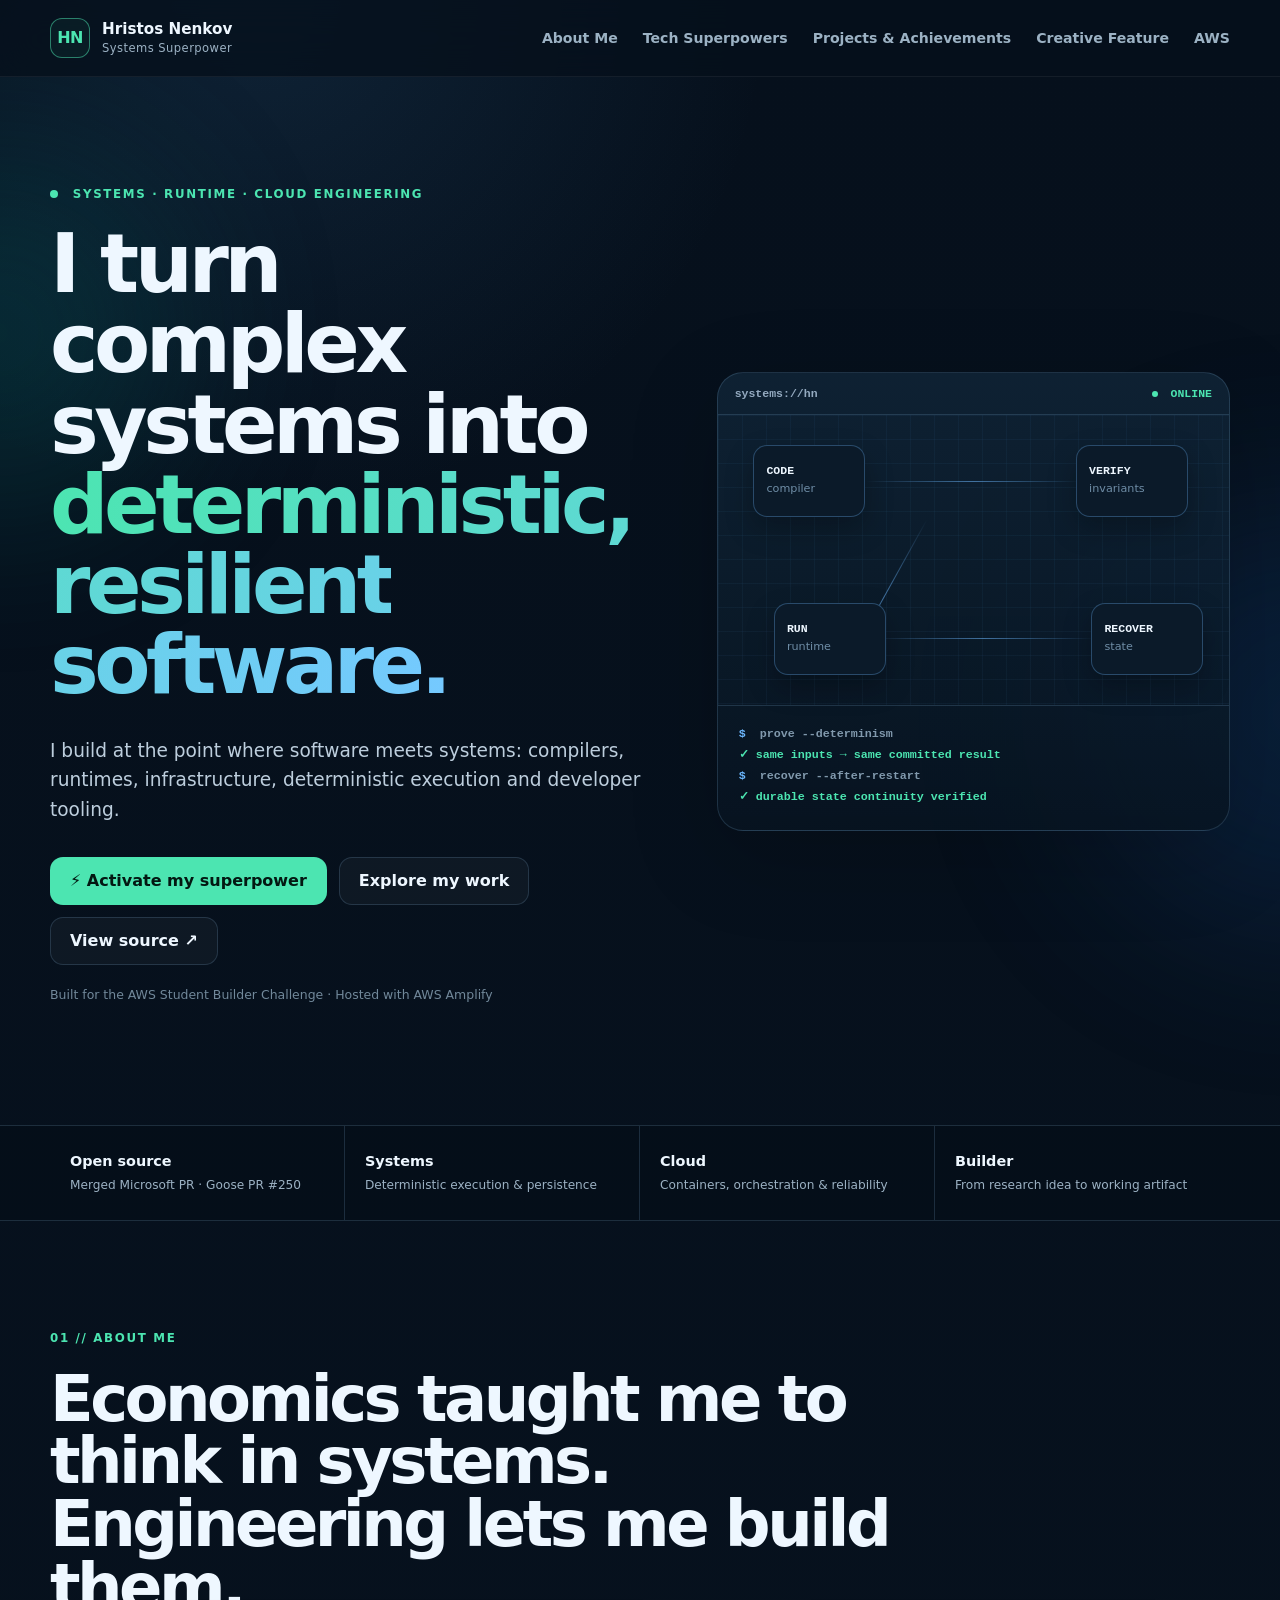
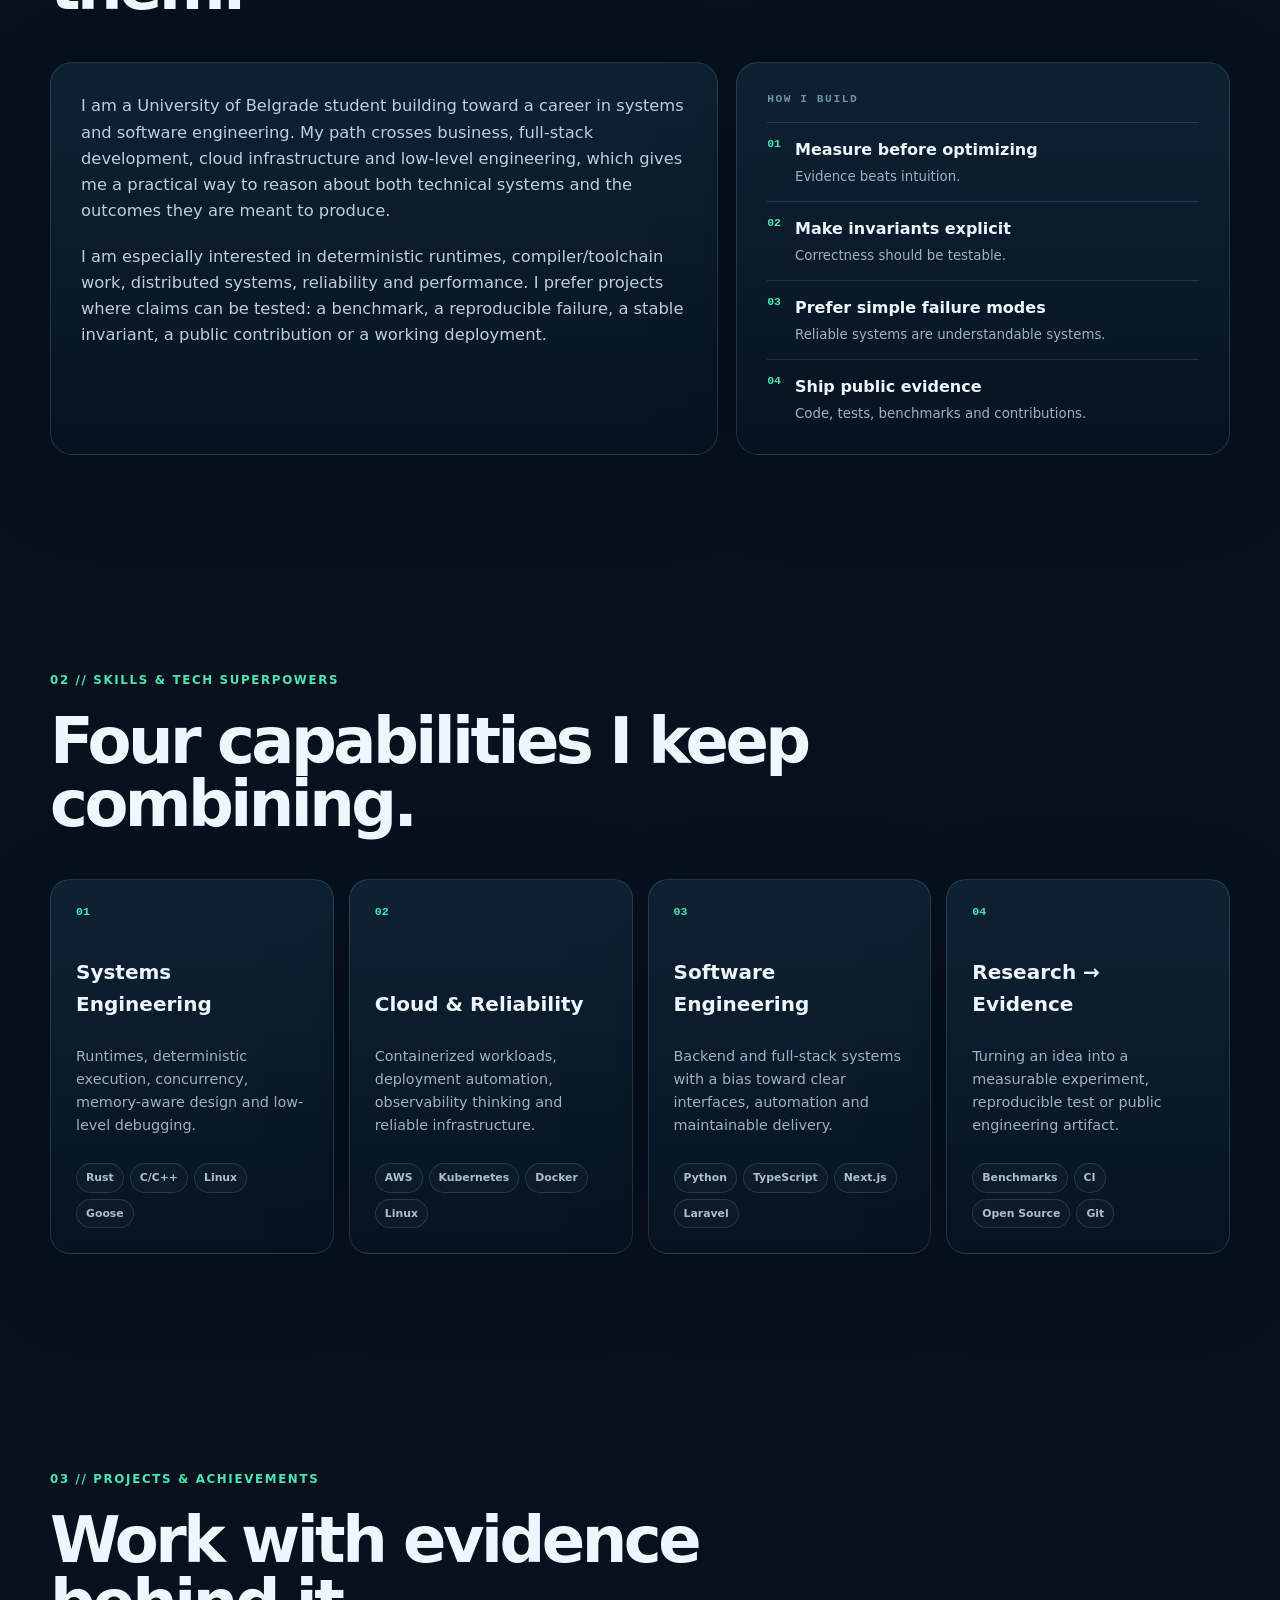
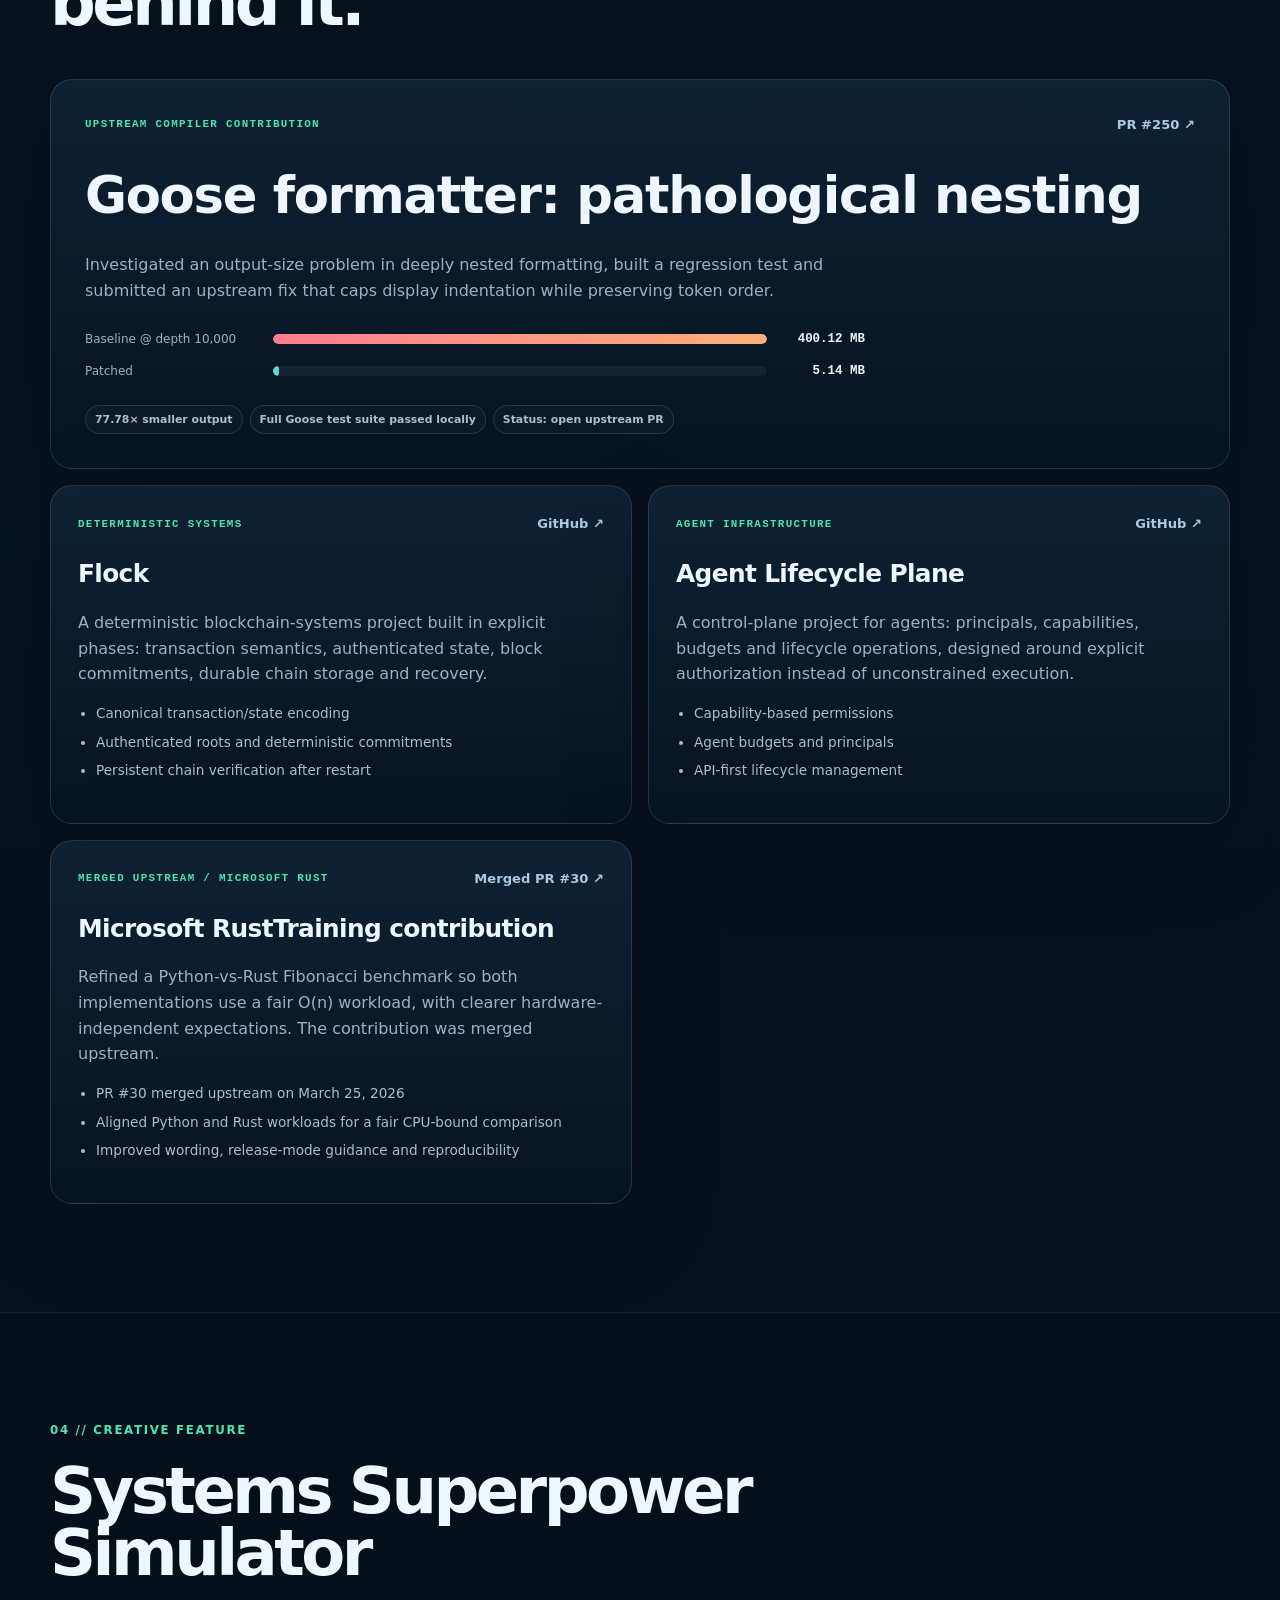
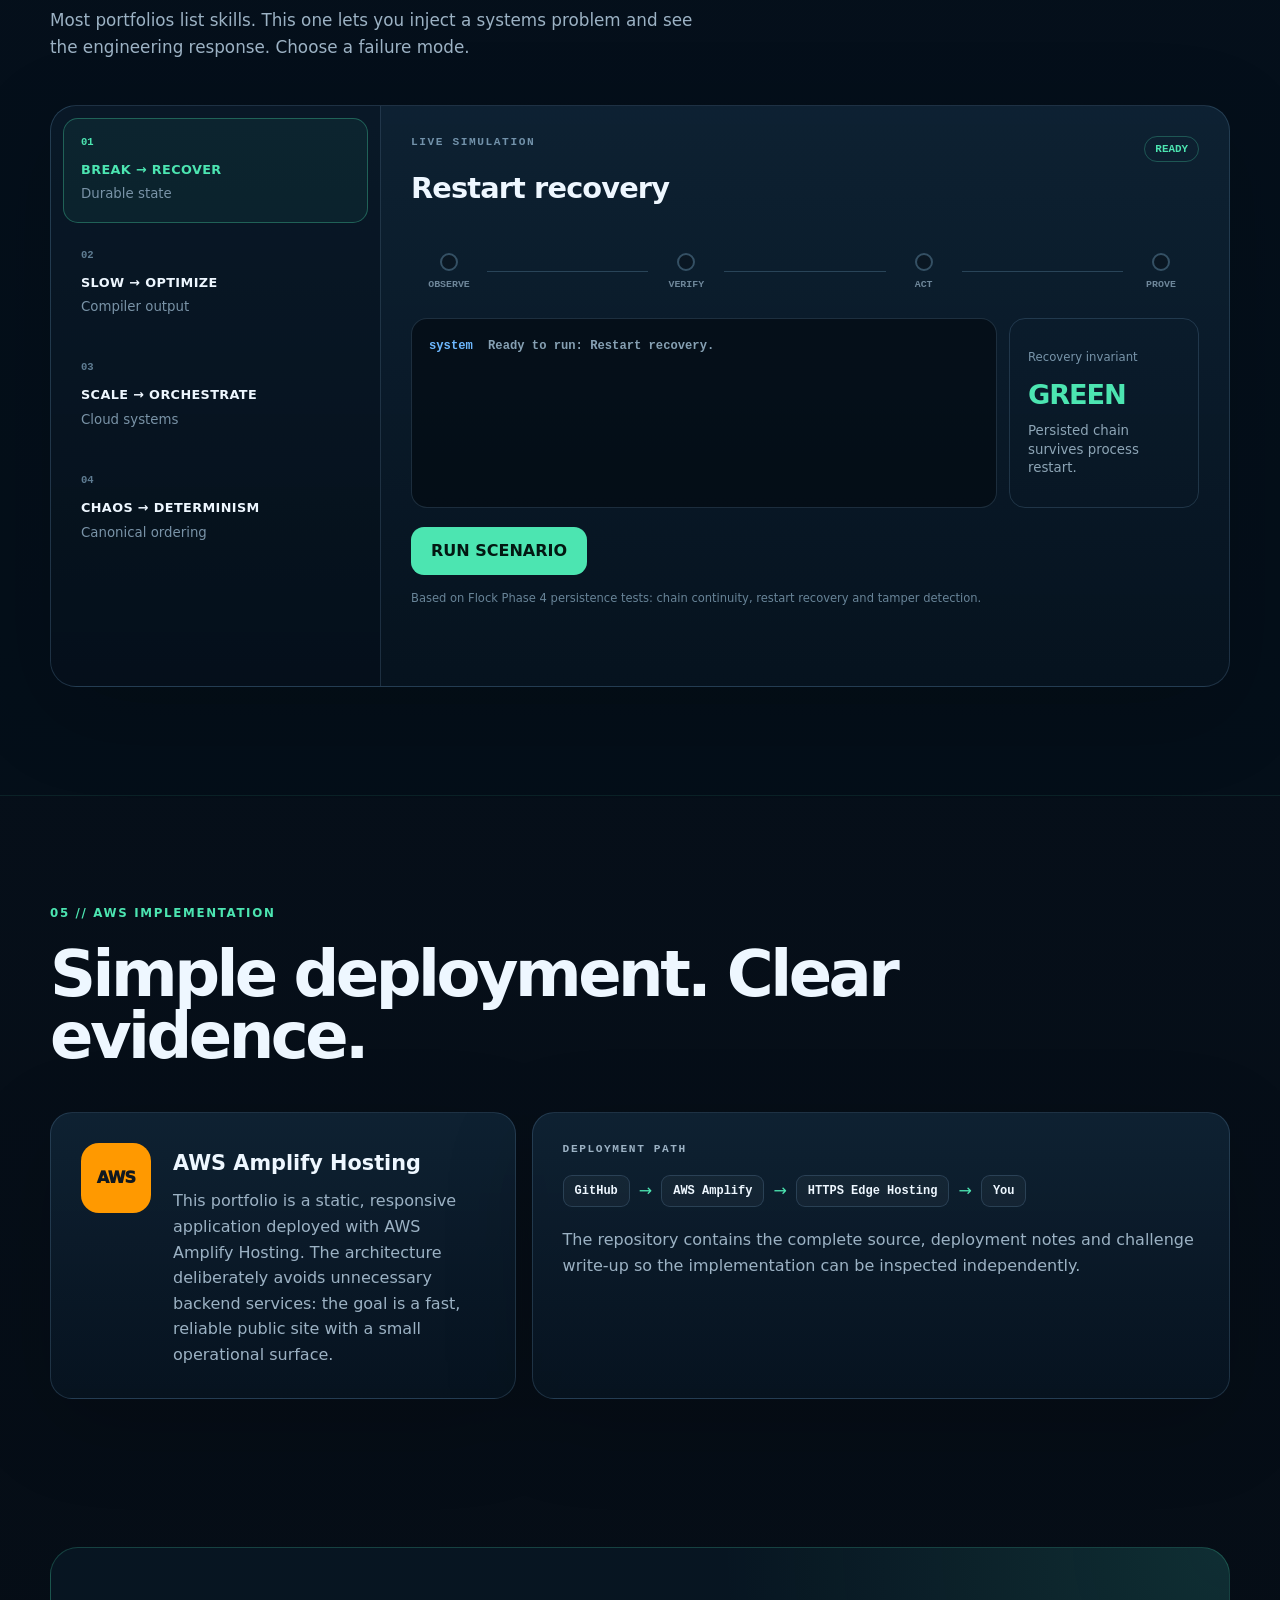
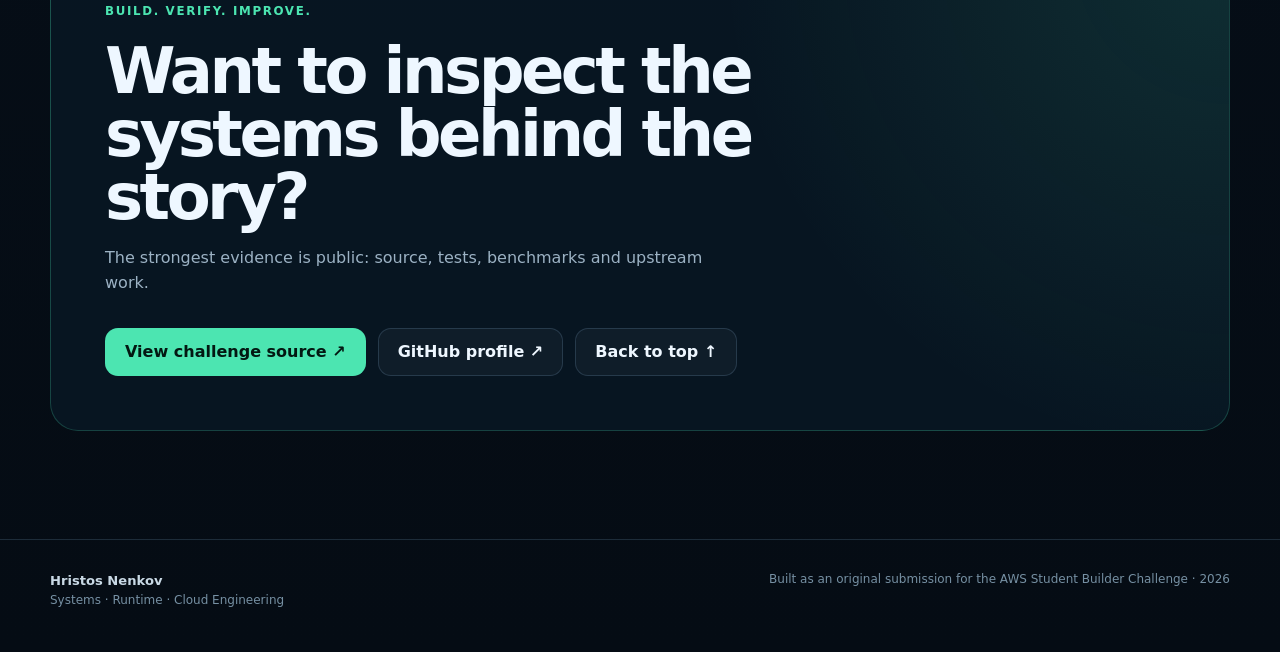
==== commit 682264b1: "Polish challenge portfolio and public evidence" ====
--- a/index.html
+++ b/index.html
@@ -5,6 +5,8 @@
   <meta name="viewport" content="width=device-width,initial-scale=1">
   <meta name="theme-color" content="#07111f">
   <meta name="description" content="Hristos Nenkov — systems, runtime, cloud and software engineering portfolio. Built for the AWS Student Builder Challenge.">
+  <link rel="canonical" href="https://production.duoremdpp82zo.amplifyapp.com/">
+  <meta property="og:url" content="https://production.duoremdpp82zo.amplifyapp.com/">
   <meta property="og:title" content="Hristos Nenkov // Systems Superpower">
   <meta property="og:description" content="I turn complex systems into deterministic, resilient software.">
   <meta property="og:type" content="website">
@@ -55,6 +57,7 @@
         <div class="hero-actions">
           <a class="button primary" href="#reactor">⚡ Activate my superpower</a>
           <a class="button secondary" href="#projects">Explore my work</a>
+          <a class="button secondary" href="https://github.com/ChrisX101010/aws-student-builder-systems-superpower" target="_blank" rel="noreferrer">View source ↗</a>
         </div>
         <p class="microcopy">Built for the AWS Student Builder Challenge · Hosted with AWS Amplify</p>
       </div>
@@ -86,7 +89,7 @@
 
     <section class="signal-strip" aria-label="Portfolio highlights">
       <div class="shell signals">
-        <article><strong>Open source</strong><span>Upstream compiler contribution</span></article>
+        <article><strong>Open source</strong><span>Merged Microsoft PR · Goose PR #250</span></article>
         <article><strong>Systems</strong><span>Deterministic execution & persistence</span></article>
         <article><strong>Cloud</strong><span>Containers, orchestration & reliability</span></article>
         <article><strong>Builder</strong><span>From research idea to working artifact</span></article>
@@ -101,7 +104,7 @@
       <div class="about-grid">
         <div class="about-copy card reveal">
           <p>
-            I am a University of Belgrade student focused on systems and software engineering.
+            I am a University of Belgrade student building toward a career in systems and software engineering.
             My path crosses business, full-stack development, cloud infrastructure and low-level
             engineering, which gives me a practical way to reason about both technical systems
             and the outcomes they are meant to produce.
@@ -232,18 +235,18 @@
 
         <article class="project reveal">
           <div class="project-top">
-            <span class="project-type">OPEN SOURCE / RUST</span>
-            <a href="https://github.com/ChrisX101010/RustTraining" target="_blank" rel="noreferrer">GitHub ↗</a>
-          </div>
-          <h3>RustTraining contributions</h3>
-          <p>
-            Public work around Rust learning materials and benchmarking, including iterative changes based
-            on maintainer review rather than treating the first patch as final.
+            <span class="project-type">MERGED UPSTREAM / MICROSOFT RUST</span>
+            <a href="https://github.com/microsoft/RustTraining/pull/30" target="_blank" rel="noreferrer">Merged PR #30 ↗</a>
+          </div>
+          <h3>Microsoft RustTraining contribution</h3>
+          <p>
+            Refined a Python-vs-Rust Fibonacci benchmark so both implementations use a fair O(n) workload,
+            with clearer hardware-independent expectations. The contribution was merged upstream.
           </p>
           <ul class="project-list">
-            <li>Rust and performance-focused learning work</li>
-            <li>Maintainer feedback incorporated into revisions</li>
-            <li>Public Git history as evidence</li>
+            <li>PR #30 merged upstream on March 25, 2026</li>
+            <li>Aligned Python and Rust workloads for a fair CPU-bound comparison</li>
+            <li>Improved wording, release-mode guidance and reproducibility</li>
           </ul>
         </article>
       </div>
@@ -262,16 +265,16 @@
 
         <div class="reactor reveal">
           <div class="reactor-controls" role="group" aria-label="Choose a systems scenario">
-            <button class="scenario active" data-scenario="recover" type="button">
+            <button class="scenario active" data-scenario="recover" type="button" aria-pressed="true">
               <span>01</span><strong>BREAK → RECOVER</strong><small>Durable state</small>
             </button>
-            <button class="scenario" data-scenario="optimize" type="button">
+            <button class="scenario" data-scenario="optimize" type="button" aria-pressed="false">
               <span>02</span><strong>SLOW → OPTIMIZE</strong><small>Compiler output</small>
             </button>
-            <button class="scenario" data-scenario="scale" type="button">
+            <button class="scenario" data-scenario="scale" type="button" aria-pressed="false">
               <span>03</span><strong>SCALE → ORCHESTRATE</strong><small>Cloud systems</small>
             </button>
-            <button class="scenario" data-scenario="determinism" type="button">
+            <button class="scenario" data-scenario="determinism" type="button" aria-pressed="false">
               <span>04</span><strong>CHAOS → DETERMINISM</strong><small>Canonical ordering</small>
             </button>
           </div>
@@ -366,7 +369,8 @@
         <h2>Want to inspect the systems behind the story?</h2>
         <p>The strongest evidence is public: source, tests, benchmarks and upstream work.</p>
         <div class="hero-actions">
-          <a class="button primary" href="https://github.com/ChrisX101010" target="_blank" rel="noreferrer">Open GitHub ↗</a>
+          <a class="button primary" href="https://github.com/ChrisX101010/aws-student-builder-systems-superpower" target="_blank" rel="noreferrer">View challenge source ↗</a>
+          <a class="button secondary" href="https://github.com/ChrisX101010" target="_blank" rel="noreferrer">GitHub profile ↗</a>
           <a class="button secondary" href="#top">Back to top ↑</a>
         </div>
       </div>
--- a/styles.css
+++ b/styles.css
@@ -329,3 +329,5 @@
   *, *::before, *::after { animation-duration: .01ms !important; animation-iteration-count: 1 !important; transition-duration: .01ms !important; }
   .reveal { opacity: 1; transform: none; }
 }
+
+.run-button:disabled { opacity: .58; cursor: progress; transform: none; }
